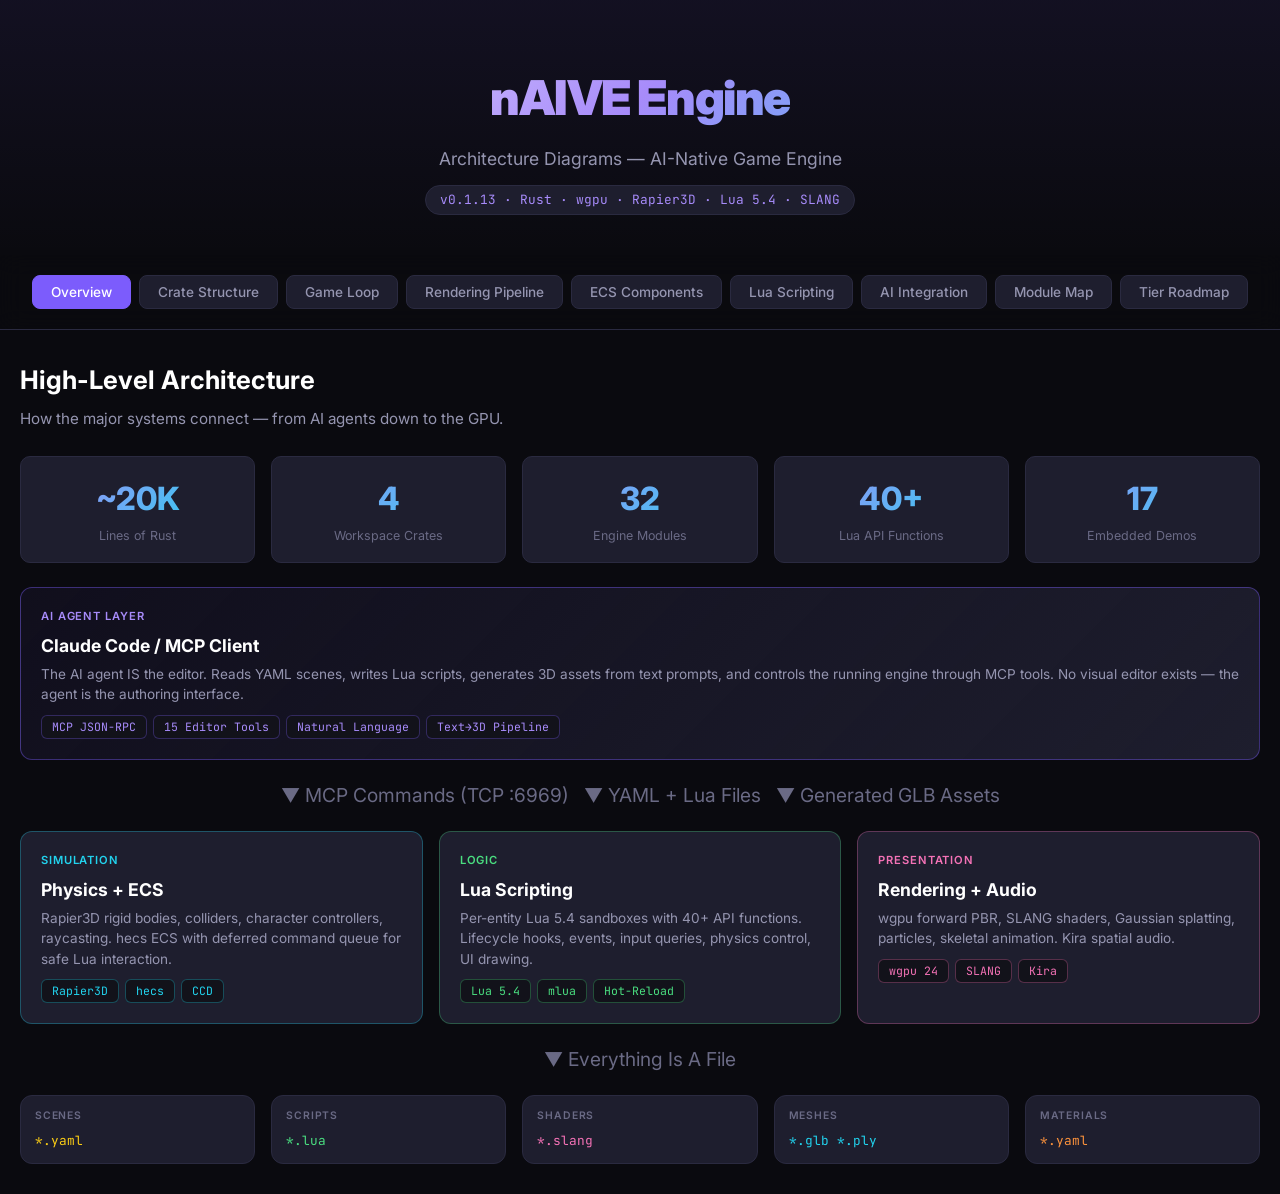
==== nAIVE_Architecture_Diagrams.html @ 61af5cdc "Add architecture docs, diagrams, and texture generation tool Documentation: ARCHITECTURE.md, nAIVE-D" ====
<!DOCTYPE html>
<html lang="en">
<head>
<meta charset="UTF-8">
<meta name="viewport" content="width=device-width, initial-scale=1.0">
<title>nAIVE Engine — Architecture Diagrams</title>
<style>
  @import url('https://fonts.googleapis.com/css2?family=Inter:wght@300;400;500;600;700;800;900&family=JetBrains+Mono:wght@400;500;600&display=swap');

  :root {
    --bg: #0a0a0f;
    --bg2: #12121a;
    --bg3: #1a1a28;
    --surface: #1e1e2e;
    --surface2: #252538;
    --border: #2a2a40;
    --border-glow: #3a3a5c;
    --text: #e4e4ef;
    --text2: #9595b0;
    --text3: #6a6a85;
    --accent: #7c5cfc;
    --accent2: #a78bfa;
    --green: #4ade80;
    --green2: #22c55e;
    --yellow: #facc15;
    --orange: #fb923c;
    --red: #f87171;
    --cyan: #22d3ee;
    --pink: #f472b6;
    --blue: #60a5fa;
  }

  * { margin: 0; padding: 0; box-sizing: border-box; }

  body {
    font-family: 'Inter', -apple-system, sans-serif;
    background: var(--bg);
    color: var(--text);
    line-height: 1.6;
    overflow-x: hidden;
  }

  .hero {
    text-align: center;
    padding: 60px 20px 40px;
    background: linear-gradient(180deg, rgba(124,92,252,0.08) 0%, transparent 100%);
  }

  .hero h1 {
    font-size: 3rem;
    font-weight: 900;
    letter-spacing: -0.03em;
    background: linear-gradient(135deg, #fff 0%, var(--accent2) 50%, var(--cyan) 100%);
    -webkit-background-clip: text;
    -webkit-text-fill-color: transparent;
    margin-bottom: 8px;
  }

  .hero .subtitle {
    font-size: 1.1rem;
    color: var(--text2);
    font-weight: 400;
  }

  .hero .version {
    display: inline-block;
    margin-top: 12px;
    padding: 4px 14px;
    background: var(--surface);
    border: 1px solid var(--border);
    border-radius: 20px;
    font-family: 'JetBrains Mono', monospace;
    font-size: 0.8rem;
    color: var(--accent2);
  }

  .nav {
    display: flex;
    justify-content: center;
    gap: 8px;
    padding: 20px;
    flex-wrap: wrap;
    position: sticky;
    top: 0;
    background: rgba(10,10,15,0.9);
    backdrop-filter: blur(12px);
    z-index: 100;
    border-bottom: 1px solid var(--border);
  }

  .nav button {
    padding: 8px 18px;
    background: var(--surface);
    border: 1px solid var(--border);
    border-radius: 8px;
    color: var(--text2);
    font-family: 'Inter', sans-serif;
    font-size: 0.85rem;
    font-weight: 500;
    cursor: pointer;
    transition: all 0.2s;
  }

  .nav button:hover { border-color: var(--accent); color: var(--text); }
  .nav button.active {
    background: var(--accent);
    border-color: var(--accent);
    color: #fff;
  }

  .diagram-container {
    max-width: 1400px;
    margin: 0 auto;
    padding: 30px 20px;
  }

  .diagram {
    display: none;
    animation: fadeIn 0.3s ease;
  }

  .diagram.active { display: block; }

  @keyframes fadeIn { from { opacity: 0; transform: translateY(10px); } to { opacity: 1; transform: none; } }

  .diagram-title {
    font-size: 1.6rem;
    font-weight: 700;
    margin-bottom: 6px;
    color: #fff;
  }

  .diagram-desc {
    color: var(--text2);
    margin-bottom: 24px;
    font-size: 0.95rem;
  }

  /* SVG Diagram Styles */
  svg.arch {
    width: 100%;
    height: auto;
    display: block;
  }

  /* Box Diagram System */
  .arch-grid {
    display: grid;
    gap: 16px;
  }

  .arch-box {
    background: var(--surface);
    border: 1px solid var(--border);
    border-radius: 12px;
    padding: 20px;
    position: relative;
    transition: all 0.2s;
  }

  .arch-box:hover {
    border-color: var(--accent);
    box-shadow: 0 0 20px rgba(124,92,252,0.1);
  }

  .arch-box .label {
    font-size: 0.7rem;
    font-weight: 600;
    text-transform: uppercase;
    letter-spacing: 0.08em;
    color: var(--text3);
    margin-bottom: 6px;
  }

  .arch-box .title {
    font-size: 1.1rem;
    font-weight: 700;
    color: #fff;
    margin-bottom: 4px;
  }

  .arch-box .desc {
    font-size: 0.85rem;
    color: var(--text2);
    line-height: 1.5;
  }

  .arch-box .tech {
    margin-top: 10px;
    display: flex;
    flex-wrap: wrap;
    gap: 6px;
  }

  .tag {
    padding: 2px 10px;
    background: var(--bg2);
    border: 1px solid var(--border);
    border-radius: 6px;
    font-family: 'JetBrains Mono', monospace;
    font-size: 0.72rem;
    color: var(--text2);
  }

  .tag.green { border-color: rgba(74,222,128,0.3); color: var(--green); }
  .tag.accent { border-color: rgba(124,92,252,0.3); color: var(--accent2); }
  .tag.cyan { border-color: rgba(34,211,238,0.3); color: var(--cyan); }
  .tag.yellow { border-color: rgba(250,204,21,0.3); color: var(--yellow); }
  .tag.orange { border-color: rgba(251,146,60,0.3); color: var(--orange); }
  .tag.pink { border-color: rgba(244,114,182,0.3); color: var(--pink); }
  .tag.blue { border-color: rgba(96,165,250,0.3); color: var(--blue); }
  .tag.red { border-color: rgba(248,113,113,0.3); color: var(--red); }

  .status-dot {
    display: inline-block;
    width: 8px;
    height: 8px;
    border-radius: 50%;
    margin-right: 6px;
    vertical-align: middle;
  }
  .status-dot.done { background: var(--green); box-shadow: 0 0 6px var(--green); }
  .status-dot.wip { background: var(--yellow); box-shadow: 0 0 6px var(--yellow); }
  .status-dot.planned { background: var(--text3); }

  .connector {
    text-align: center;
    color: var(--text3);
    font-size: 1.2rem;
    padding: 4px 0;
  }

  /* Flow Diagram */
  .flow {
    display: flex;
    flex-direction: column;
    gap: 2px;
    align-items: center;
  }

  .flow-row {
    display: flex;
    gap: 12px;
    align-items: center;
    flex-wrap: wrap;
    justify-content: center;
  }

  .flow-box {
    background: var(--surface);
    border: 1px solid var(--border);
    border-radius: 10px;
    padding: 12px 18px;
    text-align: center;
    min-width: 140px;
    transition: all 0.2s;
  }

  .flow-box:hover {
    border-color: var(--accent);
    transform: translateY(-2px);
  }

  .flow-box .name {
    font-weight: 600;
    font-size: 0.9rem;
    color: #fff;
  }

  .flow-box .detail {
    font-size: 0.75rem;
    color: var(--text3);
    margin-top: 2px;
    font-family: 'JetBrains Mono', monospace;
  }

  .flow-arrow {
    color: var(--accent);
    font-size: 1.4rem;
    flex-shrink: 0;
  }

  .flow-arrow-down {
    color: var(--accent);
    font-size: 1.4rem;
    text-align: center;
    padding: 4px 0;
  }

  /* Module Grid */
  .mod-grid {
    display: grid;
    grid-template-columns: repeat(auto-fill, minmax(260px, 1fr));
    gap: 12px;
  }

  .mod-card {
    background: var(--surface);
    border: 1px solid var(--border);
    border-radius: 10px;
    padding: 14px 16px;
    transition: all 0.2s;
  }

  .mod-card:hover {
    border-color: var(--accent);
    box-shadow: 0 0 15px rgba(124,92,252,0.08);
  }

  .mod-card .mod-name {
    font-family: 'JetBrains Mono', monospace;
    font-size: 0.85rem;
    font-weight: 600;
    color: var(--cyan);
  }

  .mod-card .mod-lines {
    font-size: 0.72rem;
    color: var(--text3);
    float: right;
    font-family: 'JetBrains Mono', monospace;
  }

  .mod-card .mod-desc {
    font-size: 0.82rem;
    color: var(--text2);
    margin-top: 4px;
    line-height: 1.4;
  }

  /* Section dividers */
  .section-label {
    font-size: 0.75rem;
    font-weight: 600;
    text-transform: uppercase;
    letter-spacing: 0.1em;
    color: var(--text3);
    margin: 30px 0 12px;
    padding-bottom: 8px;
    border-bottom: 1px solid var(--border);
  }

  /* Table */
  .data-table {
    width: 100%;
    border-collapse: collapse;
    margin: 16px 0;
  }

  .data-table th {
    text-align: left;
    padding: 10px 14px;
    background: var(--bg2);
    border: 1px solid var(--border);
    font-size: 0.78rem;
    font-weight: 600;
    text-transform: uppercase;
    letter-spacing: 0.06em;
    color: var(--text3);
  }

  .data-table td {
    padding: 10px 14px;
    border: 1px solid var(--border);
    font-size: 0.88rem;
    color: var(--text2);
    background: var(--surface);
  }

  .data-table td:first-child {
    font-family: 'JetBrains Mono', monospace;
    font-size: 0.82rem;
    color: var(--text);
  }

  /* Stats bar */
  .stat-row {
    display: flex;
    gap: 16px;
    margin-bottom: 24px;
    flex-wrap: wrap;
  }

  .stat-card {
    background: var(--surface);
    border: 1px solid var(--border);
    border-radius: 10px;
    padding: 16px 20px;
    flex: 1;
    min-width: 150px;
    text-align: center;
  }

  .stat-card .stat-val {
    font-size: 2rem;
    font-weight: 800;
    background: linear-gradient(135deg, var(--accent2), var(--cyan));
    -webkit-background-clip: text;
    -webkit-text-fill-color: transparent;
  }

  .stat-card .stat-label {
    font-size: 0.78rem;
    color: var(--text3);
    margin-top: 2px;
  }

  /* Pipe visualization */
  .pipe-section {
    position: relative;
    padding-left: 30px;
    margin: 12px 0;
  }

  .pipe-section::before {
    content: '';
    position: absolute;
    left: 10px;
    top: 0;
    bottom: 0;
    width: 2px;
    background: var(--border);
  }

  .pipe-node {
    position: relative;
    padding: 10px 16px;
    background: var(--surface);
    border: 1px solid var(--border);
    border-radius: 8px;
    margin-bottom: 8px;
  }

  .pipe-node::before {
    content: '';
    position: absolute;
    left: -24px;
    top: 50%;
    width: 12px;
    height: 12px;
    border-radius: 50%;
    transform: translateY(-50%);
    background: var(--accent);
    border: 2px solid var(--bg);
  }

  .pipe-node .pn-title {
    font-weight: 600;
    font-size: 0.9rem;
    color: #fff;
  }

  .pipe-node .pn-detail {
    font-size: 0.8rem;
    color: var(--text2);
    margin-top: 2px;
  }

  .pipe-node .pn-file {
    font-family: 'JetBrains Mono', monospace;
    font-size: 0.72rem;
    color: var(--text3);
    margin-top: 4px;
  }

  /* Legend */
  .legend {
    display: flex;
    gap: 20px;
    margin-bottom: 20px;
    flex-wrap: wrap;
  }

  .legend-item {
    display: flex;
    align-items: center;
    gap: 6px;
    font-size: 0.82rem;
    color: var(--text2);
  }

  /* ECS diagram */
  .ecs-group {
    margin-bottom: 20px;
  }

  .ecs-group-title {
    font-size: 0.9rem;
    font-weight: 700;
    color: #fff;
    margin-bottom: 8px;
    display: flex;
    align-items: center;
    gap: 8px;
  }

  .ecs-group-title .icon {
    width: 20px;
    height: 20px;
    border-radius: 6px;
    display: inline-flex;
    align-items: center;
    justify-content: center;
    font-size: 0.7rem;
  }

  .ecs-chips {
    display: flex;
    flex-wrap: wrap;
    gap: 6px;
  }

  .ecs-chip {
    padding: 5px 12px;
    background: var(--bg2);
    border: 1px solid var(--border);
    border-radius: 6px;
    font-family: 'JetBrains Mono', monospace;
    font-size: 0.78rem;
    color: var(--text);
    transition: all 0.15s;
  }

  .ecs-chip:hover {
    border-color: var(--accent);
    background: var(--surface2);
  }

  @media (max-width: 768px) {
    .hero h1 { font-size: 2rem; }
    .mod-grid { grid-template-columns: 1fr; }
    .stat-row { flex-direction: column; }
  }
</style>
</head>
<body>

<div class="hero">
  <h1>nAIVE Engine</h1>
  <div class="subtitle">Architecture Diagrams — AI-Native Game Engine</div>
  <div class="version">v0.1.13 · Rust · wgpu · Rapier3D · Lua 5.4 · SLANG</div>
</div>

<div class="nav" id="nav">
  <button class="active" onclick="show('overview')">Overview</button>
  <button onclick="show('crates')">Crate Structure</button>
  <button onclick="show('gameloop')">Game Loop</button>
  <button onclick="show('rendering')">Rendering Pipeline</button>
  <button onclick="show('ecs')">ECS Components</button>
  <button onclick="show('scripting')">Lua Scripting</button>
  <button onclick="show('ai')">AI Integration</button>
  <button onclick="show('modules')">Module Map</button>
  <button onclick="show('roadmap')">Tier Roadmap</button>
</div>

<div class="diagram-container">

<!-- ==================== OVERVIEW ==================== -->
<div class="diagram active" id="overview">
  <div class="diagram-title">High-Level Architecture</div>
  <div class="diagram-desc">How the major systems connect — from AI agents down to the GPU.</div>

  <div class="stat-row">
    <div class="stat-card"><div class="stat-val">~20K</div><div class="stat-label">Lines of Rust</div></div>
    <div class="stat-card"><div class="stat-val">4</div><div class="stat-label">Workspace Crates</div></div>
    <div class="stat-card"><div class="stat-val">32</div><div class="stat-label">Engine Modules</div></div>
    <div class="stat-card"><div class="stat-val">40+</div><div class="stat-label">Lua API Functions</div></div>
    <div class="stat-card"><div class="stat-val">17</div><div class="stat-label">Embedded Demos</div></div>
  </div>

  <div class="arch-grid" style="grid-template-columns: 1fr;">

    <!-- AI Layer -->
    <div class="arch-box" style="border-color: rgba(124,92,252,0.4); background: linear-gradient(135deg, rgba(124,92,252,0.06), var(--surface));">
      <div class="label" style="color: var(--accent2);">AI Agent Layer</div>
      <div class="title">Claude Code / MCP Client</div>
      <div class="desc">The AI agent IS the editor. Reads YAML scenes, writes Lua scripts, generates 3D assets from text prompts, and controls the running engine through MCP tools. No visual editor exists — the agent is the authoring interface.</div>
      <div class="tech">
        <span class="tag accent">MCP JSON-RPC</span>
        <span class="tag accent">15 Editor Tools</span>
        <span class="tag accent">Natural Language</span>
        <span class="tag accent">Text→3D Pipeline</span>
      </div>
    </div>

    <div class="connector">▼ MCP Commands (TCP :6969) &nbsp;&nbsp;▼ YAML + Lua Files &nbsp;&nbsp;▼ Generated GLB Assets</div>

    <!-- Engine Layer -->
    <div class="arch-grid" style="grid-template-columns: 1fr 1fr 1fr;">
      <div class="arch-box" style="border-color: rgba(34,211,238,0.3);">
        <div class="label" style="color: var(--cyan);">Simulation</div>
        <div class="title">Physics + ECS</div>
        <div class="desc">Rapier3D rigid bodies, colliders, character controllers, raycasting. hecs ECS with deferred command queue for safe Lua interaction.</div>
        <div class="tech">
          <span class="tag cyan">Rapier3D</span>
          <span class="tag cyan">hecs</span>
          <span class="tag cyan">CCD</span>
        </div>
      </div>

      <div class="arch-box" style="border-color: rgba(74,222,128,0.3);">
        <div class="label" style="color: var(--green);">Logic</div>
        <div class="title">Lua Scripting</div>
        <div class="desc">Per-entity Lua 5.4 sandboxes with 40+ API functions. Lifecycle hooks, events, input queries, physics control, UI drawing.</div>
        <div class="tech">
          <span class="tag green">Lua 5.4</span>
          <span class="tag green">mlua</span>
          <span class="tag green">Hot-Reload</span>
        </div>
      </div>

      <div class="arch-box" style="border-color: rgba(244,114,182,0.3);">
        <div class="label" style="color: var(--pink);">Presentation</div>
        <div class="title">Rendering + Audio</div>
        <div class="desc">wgpu forward PBR, SLANG shaders, Gaussian splatting, particles, skeletal animation. Kira spatial audio.</div>
        <div class="tech">
          <span class="tag pink">wgpu 24</span>
          <span class="tag pink">SLANG</span>
          <span class="tag pink">Kira</span>
        </div>
      </div>
    </div>

    <div class="connector">▼ Everything Is A File</div>

    <!-- Data Layer -->
    <div class="arch-grid" style="grid-template-columns: repeat(5, 1fr);">
      <div class="arch-box" style="padding: 12px 14px;">
        <div class="label" style="font-size:0.65rem;">Scenes</div>
        <div style="font-family:'JetBrains Mono',monospace;font-size:0.8rem;color:var(--yellow);">*.yaml</div>
      </div>
      <div class="arch-box" style="padding: 12px 14px;">
        <div class="label" style="font-size:0.65rem;">Scripts</div>
        <div style="font-family:'JetBrains Mono',monospace;font-size:0.8rem;color:var(--green);">*.lua</div>
      </div>
      <div class="arch-box" style="padding: 12px 14px;">
        <div class="label" style="font-size:0.65rem;">Shaders</div>
        <div style="font-family:'JetBrains Mono',monospace;font-size:0.8rem;color:var(--pink);">*.slang</div>
      </div>
      <div class="arch-box" style="padding: 12px 14px;">
        <div class="label" style="font-size:0.65rem;">Meshes</div>
        <div style="font-family:'JetBrains Mono',monospace;font-size:0.8rem;color:var(--cyan);">*.glb *.ply</div>
      </div>
      <div class="arch-box" style="padding: 12px 14px;">
        <div class="label" style="font-size:0.65rem;">Materials</div>
        <div style="font-family:'JetBrains Mono',monospace;font-size:0.8rem;color:var(--orange);">*.yaml</div>
      </div>
    </div>
  </div>
</div>

<!-- ==================== CRATE STRUCTURE ==================== -->
<div class="diagram" id="crates">
  <div class="diagram-title">Workspace Crate Structure</div>
  <div class="diagram-desc">Four crates with clear dependency hierarchy. Engine is MIT, server is BSL 1.1.</div>

  <div class="arch-grid" style="grid-template-columns: 1fr; max-width: 800px; margin: 0 auto;">

    <div class="arch-box" style="border-color: rgba(96,165,250,0.4); background: linear-gradient(135deg, rgba(96,165,250,0.06), var(--surface));">
      <div class="label" style="color:var(--blue);">Binary Crate · MIT</div>
      <div class="title">naive-runtime</div>
      <div class="desc">Thin CLI entry point. Produces <code>naive</code>, <code>naive-runtime</code>, and <code>naive_mcp</code> binaries. Commands: init, run, test, build, publish, edit, demo, submit-log.</div>
      <div class="tech">
        <span class="tag blue">384 lines</span>
        <span class="tag blue">main.rs</span>
        <span class="tag blue">naive_mcp.rs</span>
      </div>
    </div>

    <div class="connector">▼ depends on</div>

    <div class="arch-box" style="border-color: rgba(124,92,252,0.4); background: linear-gradient(135deg, rgba(124,92,252,0.06), var(--surface));">
      <div class="label" style="color:var(--accent2);">Library Crate · MIT · 32 Modules</div>
      <div class="title">naive-client</div>
      <div class="desc">The full engine. Renderer, physics, audio, scripting, input, UI, particles, skeletal animation, editor camera, MCP command server, demos, test runner, mesh/material/splat caches, file watching, hot-reload.</div>
      <div class="tech">
        <span class="tag accent">~18K lines</span>
        <span class="tag accent">engine.rs (3,359)</span>
        <span class="tag accent">pipeline.rs (3,085)</span>
        <span class="tag accent">shader.rs (1,606)</span>
        <span class="tag accent">scripting.rs (1,593)</span>
      </div>
    </div>

    <div class="connector">▼ re-exports</div>

    <div class="arch-box" style="border-color: rgba(74,222,128,0.4); background: linear-gradient(135deg, rgba(74,222,128,0.06), var(--surface));">
      <div class="label" style="color:var(--green);">Library Crate · MIT · 6 Modules</div>
      <div class="title">naive-core</div>
      <div class="desc">Shared types. Scene YAML schema (SceneDef, EntityDef, ComponentMap), ECS components, event bus with schema validation, transform math, tween system, skeletal animation data structures.</div>
      <div class="tech">
        <span class="tag green">~1,400 lines</span>
        <span class="tag green">scene.rs (573)</span>
        <span class="tag green">animation.rs (297)</span>
        <span class="tag green">events.rs (251)</span>
      </div>
    </div>

    <div style="margin-top: 20px;"></div>

    <div class="arch-box" style="border-color: rgba(248,113,113,0.3); opacity: 0.6;">
      <div class="label" style="color:var(--red);">Binary Crate · BSL 1.1 · Future</div>
      <div class="title">naive-server</div>
      <div class="desc">Multiplayer server: authoritative physics, WebRTC DataChannels, matchmaking, AI Director. Stub only — no implementation yet. BSL converts to MIT on Feb 14, 2029.</div>
      <div class="tech">
        <span class="tag red">Planned</span>
        <span class="tag red">WebRTC</span>
        <span class="tag red">Authoritative</span>
      </div>
    </div>
  </div>
</div>

<!-- ==================== GAME LOOP ==================== -->
<div class="diagram" id="gameloop">
  <div class="diagram-title">Engine Game Loop</div>
  <div class="diagram-desc">One frame of the main loop — from input capture through rendering. Runs inside the winit event loop.</div>

  <div class="pipe-section" style="max-width: 800px;">
    <div class="pipe-node">
      <div class="pn-title">1. Frame Timing</div>
      <div class="pn-detail">Calculate delta_time from last frame. Cap at reasonable maximum to prevent physics explosions.</div>
      <div class="pn-file">engine.rs → resumed()</div>
    </div>
    <div class="pipe-node" style="--pipe-color: var(--yellow);">
      <div class="pn-title">2. Hot-Reload Check</div>
      <div class="pn-detail">File watcher detects changes to scenes, scripts, shaders, materials. Triggers recompilation or reconciliation.</div>
      <div class="pn-file">watcher.rs → poll_events()</div>
    </div>
    <div class="pipe-node">
      <div class="pn-title">3. MCP Command Processing</div>
      <div class="pn-detail">Read pending commands from TCP socket (:6969). Execute spawn, destroy, modify, run_lua, save_scene, etc.</div>
      <div class="pn-file">command.rs → process_commands()</div>
    </div>
    <div class="pipe-node">
      <div class="pn-title">4. Input Capture</div>
      <div class="pn-detail">Process keyboard/mouse events from winit. Map physical keys to semantic actions via bindings.yaml. Handle synthetic injected input.</div>
      <div class="pn-file">input.rs → update()</div>
    </div>
    <div class="pipe-node">
      <div class="pn-title">5. Lua Script Updates</div>
      <div class="pn-detail">Call <code>update(dt)</code> on every entity with a script component. Scripts push commands to EntityCommandQueue (deferred).</div>
      <div class="pn-file">scripting.rs → update_all(dt)</div>
    </div>
    <div class="pipe-node">
      <div class="pn-title">6. Physics Step</div>
      <div class="pn-detail">Rapier3D simulation step. Detect collisions and triggers. Sync physics body positions back to ECS transforms.</div>
      <div class="pn-file">physics.rs → step(dt) + sync_to_ecs()</div>
    </div>
    <div class="pipe-node">
      <div class="pn-title">7. Collision &amp; Damage Events</div>
      <div class="pn-detail">Process new collision/trigger events. Apply collision damage. Fire on_collision, on_trigger_enter/exit, on_damage, on_death callbacks.</div>
      <div class="pn-file">engine.rs → handle_collisions()</div>
    </div>
    <div class="pipe-node">
      <div class="pn-title">8. Deferred Command Queue</div>
      <div class="pn-detail">Process EntityCommandQueue: execute spawns first, then destroys. This ordering prevents dangling references.</div>
      <div class="pn-file">world.rs → process_commands()</div>
    </div>
    <div class="pipe-node">
      <div class="pn-title">9. Tweens &amp; Animation</div>
      <div class="pn-detail">Advance tween interpolations. Tick skeletal animation controllers. Compute bone matrix palettes.</div>
      <div class="pn-file">tween.rs + anim_system.rs → tick()</div>
    </div>
    <div class="pipe-node">
      <div class="pn-title">10. Particle Simulation</div>
      <div class="pn-detail">Spawn new particles from emitters. Apply gravity, age, interpolate color/size. Cull expired particles.</div>
      <div class="pn-file">particles.rs → update(dt)</div>
    </div>
    <div class="pipe-node">
      <div class="pn-title">11. Camera Update</div>
      <div class="pn-detail">Update camera position/rotation based on mode (first-person, third-person, editor fly-cam). Apply camera shake.</div>
      <div class="pn-file">camera.rs + editor_camera.rs</div>
    </div>
    <div class="pipe-node">
      <div class="pn-title">12. Render Frame</div>
      <div class="pn-detail">Write per-entity draw uniforms. Execute forward render pass (PBR materials + depth). Render particles as billboards. Render Gaussian splats. Draw UI overlay.</div>
      <div class="pn-file">renderer.rs + pipeline.rs → render()</div>
    </div>
    <div class="pipe-node">
      <div class="pn-title">13. Audio Update</div>
      <div class="pn-detail">Update listener position. Process spatial attenuation for 3D sounds.</div>
      <div class="pn-file">audio.rs → update_listener()</div>
    </div>
    <div class="pipe-node" style="border-color: var(--accent);">
      <div class="pn-title">14. Present</div>
      <div class="pn-detail">Submit GPU command buffer. Present swapchain frame. Clear per-frame state (just_pressed, events).</div>
      <div class="pn-file">wgpu surface.present()</div>
    </div>
  </div>
</div>

<!-- ==================== RENDERING ==================== -->
<div class="diagram" id="rendering">
  <div class="diagram-title">Rendering Pipeline</div>
  <div class="diagram-desc">Current forward renderer and the planned deferred PBR pipeline defined in YAML DAG.</div>

  <div class="section-label">Current Implementation — Forward PBR</div>

  <div class="flow">
    <div class="flow-row">
      <div class="flow-box" style="border-color: rgba(74,222,128,0.4);">
        <div class="name">Scene Traversal</div>
        <div class="detail">hecs query: Transform + MeshRenderer</div>
      </div>
      <div class="flow-arrow">→</div>
      <div class="flow-box" style="border-color: rgba(74,222,128,0.4);">
        <div class="name">Draw Uniforms</div>
        <div class="detail">256B/entity · model + normal + material</div>
      </div>
      <div class="flow-arrow">→</div>
      <div class="flow-box" style="border-color: rgba(74,222,128,0.4);">
        <div class="name">Forward Pass</div>
        <div class="detail">PBR · depth test · back-face cull</div>
      </div>
      <div class="flow-arrow">→</div>
      <div class="flow-box" style="border-color: rgba(74,222,128,0.4);">
        <div class="name">Swapchain</div>
        <div class="detail">Present</div>
      </div>
    </div>
  </div>

  <div style="margin: 8px 0;"></div>

  <div class="flow">
    <div class="flow-row">
      <div class="flow-box" style="border-color: rgba(34,211,238,0.4);">
        <div class="name">Splat Pass</div>
        <div class="detail">Gaussian billboard quads</div>
      </div>
      <div class="flow-arrow">→</div>
      <div class="flow-box" style="border-color: rgba(244,114,182,0.4);">
        <div class="name">Particle Pass</div>
        <div class="detail">CPU → GPU billboards</div>
      </div>
      <div class="flow-arrow">→</div>
      <div class="flow-box" style="border-color: rgba(250,204,21,0.4);">
        <div class="name">UI Overlay</div>
        <div class="detail">Text + lines + flash</div>
      </div>
    </div>
  </div>

  <div class="section-label">Planned Deferred PBR Pipeline (YAML DAG)</div>

  <div class="flow">
    <div class="flow-row">
      <div class="flow-box" style="border-color: var(--border); opacity: 0.7;">
        <div class="name">Shadow Pass</div>
        <div class="detail">shadow.slang → shadow_map</div>
      </div>
      <div class="flow-arrow" style="opacity:0.5;">→</div>
      <div class="flow-box" style="border-color: var(--border); opacity: 0.7;">
        <div class="name">G-Buffer Pass</div>
        <div class="detail">geometry.slang → albedo, normal, depth, MR</div>
      </div>
      <div class="flow-arrow" style="opacity:0.5;">→</div>
      <div class="flow-box" style="border-color: var(--border); opacity: 0.7;">
        <div class="name">Splat Pass</div>
        <div class="detail">splat_render.slang → composite into G-buffer</div>
      </div>
    </div>
    <div class="flow-arrow-down" style="opacity:0.5;">▼</div>
    <div class="flow-row">
      <div class="flow-box" style="border-color: var(--border); opacity: 0.7;">
        <div class="name">Lighting Pass</div>
        <div class="detail">deferred_light.slang → hdr_color</div>
      </div>
      <div class="flow-arrow" style="opacity:0.5;">→</div>
      <div class="flow-box" style="border-color: var(--border); opacity: 0.7;">
        <div class="name">Bloom</div>
        <div class="detail">bloom.slang → bloomed</div>
      </div>
      <div class="flow-arrow" style="opacity:0.5;">→</div>
      <div class="flow-box" style="border-color: var(--border); opacity: 0.7;">
        <div class="name">Tonemap</div>
        <div class="detail">ACES → LDR</div>
      </div>
      <div class="flow-arrow" style="opacity:0.5;">→</div>
      <div class="flow-box" style="border-color: var(--border); opacity: 0.7;">
        <div class="name">FXAA</div>
        <div class="detail">Anti-aliasing → final</div>
      </div>
    </div>
  </div>

  <div class="legend" style="margin-top: 16px;">
    <div class="legend-item"><span class="status-dot done"></span> Implemented</div>
    <div class="legend-item"><span class="status-dot" style="background:var(--border);"></span> Planned (YAML DAG defined, passes not wired)</div>
  </div>

  <div class="section-label">Shader Compilation</div>
  <div class="flow">
    <div class="flow-row">
      <div class="flow-box">
        <div class="name">SLANG Source</div>
        <div class="detail">.slang files</div>
      </div>
      <div class="flow-arrow">→</div>
      <div class="flow-box">
        <div class="name">SLANG Compiler</div>
        <div class="detail">shader-slang SDK</div>
      </div>
      <div class="flow-arrow">→</div>
      <div class="flow-box">
        <div class="name">WGSL Output</div>
        <div class="detail">Cross-platform</div>
      </div>
      <div class="flow-arrow">→</div>
      <div class="flow-box">
        <div class="name">wgpu Pipeline</div>
        <div class="detail">Metal / Vulkan / DX12</div>
      </div>
    </div>
  </div>
</div>

<!-- ==================== ECS COMPONENTS ==================== -->
<div class="diagram" id="ecs">
  <div class="diagram-title">ECS Component Architecture</div>
  <div class="diagram-desc">All component types registered in hecs. Entities are bags of components — no inheritance, pure composition.</div>

  <div class="ecs-group">
    <div class="ecs-group-title"><span class="icon" style="background: rgba(124,92,252,0.2); color: var(--accent2);">◆</span> Identity</div>
    <div class="ecs-chips">
      <div class="ecs-chip">EntityId (String)</div>
      <div class="ecs-chip">Tags (Vec&lt;String&gt;)</div>
    </div>
  </div>

  <div class="ecs-group">
    <div class="ecs-group-title"><span class="icon" style="background: rgba(34,211,238,0.2); color: var(--cyan);">◆</span> Spatial</div>
    <div class="ecs-chips">
      <div class="ecs-chip">Transform { pos, rot, scale, world_matrix, dirty }</div>
    </div>
  </div>

  <div class="ecs-group">
    <div class="ecs-group-title"><span class="icon" style="background: rgba(244,114,182,0.2); color: var(--pink);">◆</span> Rendering</div>
    <div class="ecs-chips">
      <div class="ecs-chip">MeshRenderer { mesh_handle, material_handle }</div>
      <div class="ecs-chip">GaussianSplat { splat_handle }</div>
      <div class="ecs-chip">MaterialOverride { base_color?, emission?, roughness?, metallic? }</div>
      <div class="ecs-chip">Hidden</div>
    </div>
  </div>

  <div class="ecs-group">
    <div class="ecs-group-title"><span class="icon" style="background: rgba(250,204,21,0.2); color: var(--yellow);">◆</span> Lighting</div>
    <div class="ecs-chips">
      <div class="ecs-chip">PointLight { color, intensity, range }</div>
      <div class="ecs-chip">DirectionalLight { direction, color, intensity, shadow_extent }</div>
      <div class="ecs-chip">Camera { fov, near, far, role, aspect }</div>
      <div class="ecs-chip">CameraMode { FirstPerson | ThirdPerson { dist, height, pitch_limits } }</div>
    </div>
  </div>

  <div class="ecs-group">
    <div class="ecs-group-title"><span class="icon" style="background: rgba(96,165,250,0.2); color: var(--blue);">◆</span> Physics</div>
    <div class="ecs-chips">
      <div class="ecs-chip">RigidBody { handle, body_type: Dynamic|Static|Kinematic }</div>
      <div class="ecs-chip">Collider { handle, shape, is_trigger }</div>
      <div class="ecs-chip">CharacterController { speed, sprint, jump, grounded, step, slope }</div>
      <div class="ecs-chip">Player { yaw, pitch, height, radius }</div>
    </div>
  </div>

  <div class="ecs-group">
    <div class="ecs-group-title"><span class="icon" style="background: rgba(248,113,113,0.2); color: var(--red);">◆</span> Gameplay</div>
    <div class="ecs-chips">
      <div class="ecs-chip">Health { current, max, dead }</div>
      <div class="ecs-chip">CollisionDamage { damage, destroy_on_hit }</div>
      <div class="ecs-chip">Projectile { damage, lifetime, age, owner_id }</div>
    </div>
  </div>

  <div class="ecs-group">
    <div class="ecs-group-title"><span class="icon" style="background: rgba(74,222,128,0.2); color: var(--green);">◆</span> Animation &amp; VFX</div>
    <div class="ecs-chips">
      <div class="ecs-chip">SkinnedMesh { skeleton_handle }</div>
      <div class="ecs-chip">Animator { skeleton_handle, controller }</div>
      <div class="ecs-chip">ParticleEmitter { config, enabled }</div>
    </div>
  </div>

  <div class="ecs-group">
    <div class="ecs-group-title"><span class="icon" style="background: rgba(251,146,60,0.2); color: var(--orange);">◆</span> Scripting &amp; Pooling</div>
    <div class="ecs-chips">
      <div class="ecs-chip">Script { source: PathBuf, initialized }</div>
      <div class="ecs-chip">Pooled { pool_name, active }</div>
    </div>
  </div>

  <div class="section-label">Collider Shapes</div>
  <div class="ecs-chips">
    <div class="ecs-chip">Box { half_extents }</div>
    <div class="ecs-chip">Sphere { radius }</div>
    <div class="ecs-chip">Capsule { radius, half_height }</div>
    <div class="ecs-chip">Trimesh</div>
  </div>
</div>

<!-- ==================== SCRIPTING ==================== -->
<div class="diagram" id="scripting">
  <div class="diagram-title">Lua Scripting Architecture</div>
  <div class="diagram-desc">Per-entity sandboxed Lua 5.4 with 40+ API functions across 9 namespaces.</div>

  <div class="arch-grid" style="grid-template-columns: 1fr 1fr;">

    <div class="arch-box">
      <div class="label">Lifecycle Hooks</div>
      <div class="title">Script Callbacks</div>
      <div class="tech" style="flex-direction: column; gap: 4px;">
        <span class="tag green" style="width:fit-content;">init() — entity spawned</span>
        <span class="tag green" style="width:fit-content;">update(dt) — every frame</span>
        <span class="tag green" style="width:fit-content;">fixed_update(dt) — physics substep</span>
        <span class="tag yellow" style="width:fit-content;">on_collision(other_id)</span>
        <span class="tag yellow" style="width:fit-content;">on_trigger_enter(other_id)</span>
        <span class="tag yellow" style="width:fit-content;">on_trigger_exit(other_id)</span>
        <span class="tag red" style="width:fit-content;">on_damage(amount, source_id)</span>
        <span class="tag red" style="width:fit-content;">on_death()</span>
        <span class="tag" style="width:fit-content;">on_destroy()</span>
      </div>
    </div>

    <div class="arch-box">
      <div class="label">Safety Model</div>
      <div class="title">Sandboxing &amp; Deferred Commands</div>
      <div class="desc" style="margin-bottom: 10px;">Each entity gets its own Lua environment with <code>self</code> table for persistent state. Dangerous stdlib disabled (os, io, loadfile, dofile). All world mutations go through EntityCommandQueue — processed end-of-frame.</div>
      <div class="tech">
        <span class="tag accent">Per-Entity Sandbox</span>
        <span class="tag accent">Deferred Commands</span>
        <span class="tag accent">Hot-Reload</span>
      </div>
    </div>
  </div>

  <div class="section-label">API Namespaces (40+ Functions)</div>

  <table class="data-table">
    <tr><th>Namespace</th><th>Functions</th><th>Purpose</th></tr>
    <tr>
      <td>input</td>
      <td>pressed, just_pressed, axis_2d, mouse_delta, scroll_delta</td>
      <td>Read keyboard/mouse state</td>
    </tr>
    <tr>
      <td>entity</td>
      <td>position, set_position, rotation, set_rotation, scale, set_scale, health, damage, heal, is_alive, has_tag, add_tag, remove_tag, set_base_color, set_emission, set_roughness, set_metallic, set_light, destroy, exists, spawn_projectile, pool_acquire, pool_release</td>
      <td>Entity transform, health, materials, tags, lifecycle</td>
    </tr>
    <tr>
      <td>physics</td>
      <td>hitscan, raycast, raycast_detailed, apply_impulse, apply_force, set_velocity, get_velocity, set_restitution, set_friction</td>
      <td>Raycasting, forces, materials</td>
    </tr>
    <tr>
      <td>camera</td>
      <td>shake, get_position, get_look_direction, set_mode</td>
      <td>Camera control &amp; effects</td>
    </tr>
    <tr>
      <td>scene</td>
      <td>find_by_tag, find_by_tags, load, spawn_projectile, spawn_dynamic</td>
      <td>Entity queries, scene transitions</td>
    </tr>
    <tr>
      <td>events</td>
      <td>emit, on, off</td>
      <td>Custom event bus</td>
    </tr>
    <tr>
      <td>audio</td>
      <td>play_sfx, play_music, stop_sound, stop_music</td>
      <td>Sound playback</td>
    </tr>
    <tr>
      <td>ui</td>
      <td>text, rect, flash, progress_bar, screen_width, screen_height, draw_line</td>
      <td>Immediate-mode UI overlay</td>
    </tr>
    <tr>
      <td>particles</td>
      <td>emit_burst</td>
      <td>One-shot particle effects</td>
    </tr>
    <tr>
      <td>math</td>
      <td>lerp, clamp</td>
      <td>Utility math</td>
    </tr>
  </table>
</div>

<!-- ==================== AI INTEGRATION ==================== -->
<div class="diagram" id="ai">
  <div class="diagram-title">AI Integration Architecture</div>
  <div class="diagram-desc">Three layers: AI agent control via MCP, AI asset generation, and the "AI is the editor" workflow.</div>

  <div class="section-label">Layer 1 — AI Scene Control (MCP Command Socket)</div>

  <div class="flow">
    <div class="flow-row">
      <div class="flow-box" style="border-color: rgba(124,92,252,0.5);">
        <div class="name">Claude Code</div>
        <div class="detail">MCP Client</div>
      </div>
      <div class="flow-arrow">→</div>
      <div class="flow-box">
        <div class="name">naive_mcp</div>
        <div class="detail">JSON-RPC Bridge</div>
      </div>
      <div class="flow-arrow">→</div>
      <div class="flow-box">
        <div class="name">TCP :6969</div>
        <div class="detail">Command Socket</div>
      </div>
      <div class="flow-arrow">→</div>
      <div class="flow-box" style="border-color: rgba(74,222,128,0.5);">
        <div class="name">Running Engine</div>
        <div class="detail">Real-time execution</div>
      </div>
    </div>
  </div>

  <table class="data-table" style="max-width: 700px;">
    <tr><th>MCP Tool</th><th>Action</th></tr>
    <tr><td>naive_spawn_entity</td><td>Create entity with mesh, light, physics, script</td></tr>
    <tr><td>naive_destroy_entity</td><td>Remove entity by ID</td></tr>
    <tr><td>naive_modify_entity</td><td>Change transform, light, material properties</td></tr>
    <tr><td>naive_list_entities</td><td>List all entities with IDs and tags</td></tr>
    <tr><td>naive_query_entity</td><td>Get detailed component data</td></tr>
    <tr><td>naive_run_lua</td><td>Execute arbitrary Lua code</td></tr>
    <tr><td>naive_save_scene</td><td>Serialize current state to YAML</td></tr>
    <tr><td>naive_get_scene_yaml</td><td>Read current scene as YAML string</td></tr>
    <tr><td>naive_set_camera</td><td>Move/orient the editor camera</td></tr>
    <tr><td>naive_editor_status</td><td>Get editor mode info</td></tr>
    <tr><td>naive_inject_input</td><td>Synthetic key/mouse input for testing</td></tr>
  </table>

  <div class="section-label">Layer 2 — AI Asset Generation Pipeline</div>

  <div class="flow">
    <div class="flow-row">
      <div class="flow-box" style="border-color: rgba(250,204,21,0.5);">
        <div class="name">Text Prompt</div>
        <div class="detail">"red sports car"</div>
      </div>
      <div class="flow-arrow">→</div>
      <div class="flow-box">
        <div class="name">FLUX.1 LoRA</div>
        <div class="detail">2D Image Generation</div>
      </div>
      <div class="flow-arrow">→</div>
      <div class="flow-box">
        <div class="name">Hunyuan3D / Meshy</div>
        <div class="detail">Image → 3D GLB Mesh</div>
      </div>
      <div class="flow-arrow">→</div>
      <div class="flow-box" style="border-color: rgba(74,222,128,0.5);">
        <div class="name">Engine</div>
        <div class="detail">Spawn in scene</div>
      </div>
    </div>
  </div>

  <div class="arch-grid" style="grid-template-columns: 1fr 1fr 1fr; margin-top: 12px;">
    <div class="arch-box" style="padding: 14px;">
      <div class="label">Primary Backend</div>
      <div class="title" style="font-size: 0.95rem;">Self-Hosted GPU</div>
      <div class="desc">H100/A100 via gateway API. Fastest, most control.</div>
      <div class="tech"><span class="tag green">GATEWAY_URL</span></div>
    </div>
    <div class="arch-box" style="padding: 14px;">
      <div class="label">Fallback</div>
      <div class="title" style="font-size: 0.95rem;">HuggingFace Spaces</div>
      <div class="desc">Gradio RPC. Free tier, slower.</div>
      <div class="tech"><span class="tag yellow">HF_TOKEN</span></div>
    </div>
    <div class="arch-box" style="padding: 14px;">
      <div class="label">Alternative</div>
      <div class="title" style="font-size: 0.95rem;">Meshy AI</div>
      <div class="desc">Commercial API. Consistent quality.</div>
      <div class="tech"><span class="tag orange">MESHY_API_KEY</span></div>
    </div>
  </div>

  <div class="section-label">Layer 3 — GDD-to-Game Workflow</div>

  <div class="flow">
    <div class="flow-row">
      <div class="flow-box"><div class="name">1. Read GDD</div><div class="detail">Game Design Doc</div></div>
      <div class="flow-arrow">→</div>
      <div class="flow-box"><div class="name">2. Generate Assets</div><div class="detail">Text → 3D</div></div>
      <div class="flow-arrow">→</div>
      <div class="flow-box"><div class="name">3. Build Scene</div><div class="detail">YAML entities</div></div>
      <div class="flow-arrow">→</div>
      <div class="flow-box"><div class="name">4. Write Logic</div><div class="detail">Lua scripts</div></div>
      <div class="flow-arrow">→</div>
      <div class="flow-box"><div class="name">5. Test Live</div><div class="detail">naive edit</div></div>
      <div class="flow-arrow">→</div>
      <div class="flow-box"><div class="name">6. Ship</div><div class="detail">naive build</div></div>
    </div>
  </div>
</div>

<!-- ==================== MODULE MAP ==================== -->
<div class="diagram" id="modules">
  <div class="diagram-title">Module Map</div>
  <div class="diagram-desc">Every source file in the workspace, grouped by system.</div>

  <div class="section-label">naive-client — Core Systems</div>
  <div class="mod-grid">
    <div class="mod-card"><span class="mod-lines">3,359</span><div class="mod-name">engine.rs</div><div class="mod-desc">Main game loop, ApplicationHandler, phase-based init, frame orchestration</div></div>
    <div class="mod-card"><span class="mod-lines">3,085</span><div class="mod-name">pipeline.rs</div><div class="mod-desc">YAML render pipeline DAG, topological sort, pass compilation, resource binding</div></div>
    <div class="mod-card"><span class="mod-lines">1,606</span><div class="mod-name">shader.rs</div><div class="mod-desc">SLANG SDK integration, SLANG→WGSL compilation, fallback WGSL triangle</div></div>
    <div class="mod-card"><span class="mod-lines">1,593</span><div class="mod-name">scripting.rs</div><div class="mod-desc">Lua 5.4 runtime, 40+ API functions, per-entity sandbox, hot-reload</div></div>
    <div class="mod-card"><span class="mod-lines">1,095</span><div class="mod-name">world.rs</div><div class="mod-desc">ECS world, entity registry, deferred command queue, pool manager</div></div>
    <div class="mod-card"><span class="mod-lines">607</span><div class="mod-name">physics.rs</div><div class="mod-desc">Rapier3D wrapper, bodies, colliders, character controller, raycasting</div></div>
  </div>

  <div class="section-label">naive-client — Rendering</div>
  <div class="mod-grid">
    <div class="mod-card"><span class="mod-lines">883</span><div class="mod-name">mesh.rs</div><div class="mod-desc">GLTF/GLB/PLY loading, mesh cache, skeletal data extraction, textures</div></div>
    <div class="mod-card"><span class="mod-lines">580</span><div class="mod-name">renderer.rs</div><div class="mod-desc">wgpu forward pipeline, draw uniform pool, depth texture, frame rendering</div></div>
    <div class="mod-card"><span class="mod-lines">446</span><div class="mod-name">splat.rs</div><div class="mod-desc">Gaussian splatting, PLY loader, SH coefficients, covariance, billboards</div></div>
    <div class="mod-card"><span class="mod-lines">248</span><div class="mod-name">particles.rs</div><div class="mod-desc">CPU particle simulation, emitters, gravity, color/size interpolation</div></div>
    <div class="mod-card"><span class="mod-lines">199</span><div class="mod-name">material.rs</div><div class="mod-desc">PBR material cache, YAML material loading, MaterialUniform</div></div>
    <div class="mod-card"><span class="mod-lines">370</span><div class="mod-name">font.rs</div><div class="mod-desc">Bitmap font atlas, glyph metrics, text quad generation</div></div>
    <div class="mod-card"><span class="mod-lines">131</span><div class="mod-name">camera.rs</div><div class="mod-desc">Camera uniform buffer, view/projection matrices, bind group</div></div>
  </div>

  <div class="section-label">naive-client — Game Systems</div>
  <div class="mod-grid">
    <div class="mod-card"><span class="mod-lines">506</span><div class="mod-name">input.rs</div><div class="mod-desc">Input bindings, key state, mouse tracking, synthetic injection</div></div>
    <div class="mod-card"><span class="mod-lines">472</span><div class="mod-name">ui.rs</div><div class="mod-desc">UI overlay renderer, text, lines, circles, alpha blending</div></div>
    <div class="mod-card"><span class="mod-lines">206</span><div class="mod-name">audio.rs</div><div class="mod-desc">Kira audio system, SFX, music, spatial attenuation</div></div>
    <div class="mod-card"><span class="mod-lines">185</span><div class="mod-name">anim_system.rs</div><div class="mod-desc">Skeletal animation runtime, bone palette, clip playback</div></div>
    <div class="mod-card"><span class="mod-lines">144</span><div class="mod-name">editor_camera.rs</div><div class="mod-desc">Free-fly camera for naive edit mode</div></div>
    <div class="mod-card"><span class="mod-lines">152</span><div class="mod-name">audio_gen.rs</div><div class="mod-desc">Procedural default sound generation</div></div>
  </div>

  <div class="section-label">naive-client — Infrastructure</div>
  <div class="mod-grid">
    <div class="mod-card"><span class="mod-lines">1,111</span><div class="mod-name">init.rs</div><div class="mod-desc">Project scaffolding, template generation for naive init</div></div>
    <div class="mod-card"><span class="mod-lines">814</span><div class="mod-name">test_runner.rs</div><div class="mod-desc">Headless test execution, Lua test discovery, result aggregation</div></div>
    <div class="mod-card"><span class="mod-lines">672</span><div class="mod-name">beautify.rs</div><div class="mod-desc">Scene beautification pipeline (mesh → splat conversion)</div></div>
    <div class="mod-card"><span class="mod-lines">594</span><div class="mod-name">command.rs</div><div class="mod-desc">MCP JSON-RPC command server, TCP :6969, editor tools</div></div>
    <div class="mod-card"><span class="mod-lines">553</span><div class="mod-name">demos.rs</div><div class="mod-desc">17 embedded demos with binary asset inclusion</div></div>
    <div class="mod-card"><span class="mod-lines">197</span><div class="mod-name">reflect.rs</div><div class="mod-desc">Reflection utilities for component inspection</div></div>
    <div class="mod-card"><span class="mod-lines">150</span><div class="mod-name">project_config.rs</div><div class="mod-desc">naive.yaml project metadata parsing</div></div>
    <div class="mod-card"><span class="mod-lines">104</span><div class="mod-name">cli.rs</div><div class="mod-desc">CLI argument parsing (clap)</div></div>
    <div class="mod-card"><span class="mod-lines">93</span><div class="mod-name">dev_log.rs</div><div class="mod-desc">GitHub Issue submission for dev logs</div></div>
    <div class="mod-card"><span class="mod-lines">91</span><div class="mod-name">watcher.rs</div><div class="mod-desc">File system watcher for hot-reload</div></div>
    <div class="mod-card"><span class="mod-lines">164</span><div class="mod-name">build.rs</div><div class="mod-desc">Build system, bundling</div></div>
  </div>

  <div class="section-label">naive-core</div>
  <div class="mod-grid">
    <div class="mod-card"><span class="mod-lines">573</span><div class="mod-name">scene.rs</div><div class="mod-desc">YAML scene schema, EntityDef, ComponentMap, deserialization</div></div>
    <div class="mod-card"><span class="mod-lines">297</span><div class="mod-name">animation.rs</div><div class="mod-desc">Skeletal animation data: joints, clips, keyframes, interpolation</div></div>
    <div class="mod-card"><span class="mod-lines">251</span><div class="mod-name">events.rs</div><div class="mod-desc">Event bus, ring buffer, schema validation, Lua/Rust listeners</div></div>
    <div class="mod-card"><span class="mod-lines">246</span><div class="mod-name">components.rs</div><div class="mod-desc">All ECS component struct definitions</div></div>
    <div class="mod-card"><span class="mod-lines">237</span><div class="mod-name">tween.rs</div><div class="mod-desc">Tween system, easing functions, value interpolation</div></div>
    <div class="mod-card"><span class="mod-lines">58</span><div class="mod-name">transform.rs</div><div class="mod-desc">Transform math utilities</div></div>
  </div>
</div>

<!-- ==================== ROADMAP ==================== -->
<div class="diagram" id="roadmap">
  <div class="diagram-title">Tier Roadmap</div>
  <div class="diagram-desc">Development tiers, each validated by proof games. Proof game: HAVOC (3D Vampire Survivors with vehicle combat).</div>

  <div class="legend">
    <div class="legend-item"><span class="status-dot done"></span> Complete</div>
    <div class="legend-item"><span class="status-dot wip"></span> In Progress</div>
    <div class="legend-item"><span class="status-dot planned"></span> Planned</div>
  </div>

  <div class="arch-grid" style="grid-template-columns: 1fr;">

    <div class="arch-box" style="border-left: 4px solid var(--green);">
      <div class="label"><span class="status-dot done"></span>Tier 1 — Gameplay Primitives · v0.1.2</div>
      <div class="title">Health, Hitscan, Projectiles, Collision Damage, Third-Person Camera</div>
      <div class="desc">Core combat loop. Validated by HAVOC prototype (built in single session). Health/damage system, hitscan raycast with entity hit detection, physics-driven projectiles with auto-damage, collision damage component, third-person orbit camera with wall avoidance.</div>
      <div class="tech">
        <span class="tag green">DONE</span>
        <span class="tag">Combat Demo</span>
        <span class="tag">Third-Person Demo</span>
      </div>
    </div>

    <div class="arch-box" style="border-left: 4px solid var(--green);">
      <div class="label"><span class="status-dot done"></span>Tier 2 — Production Foundations · v0.1.4</div>
      <div class="title">Dynamic GPU Buffer, Entity Pooling, Particles, Tag Queries, Events</div>
      <div class="desc">Removed HAVOC hard walls. Dynamic instance buffer (no 256-entity ceiling), entity pooling for projectile recycling, CPU particle system, runtime entity queries by tag, event subscription from Lua.</div>
      <div class="tech">
        <span class="tag green">DONE</span>
        <span class="tag">Stress Test (300+)</span>
        <span class="tag">Lifecycle Demo</span>
        <span class="tag">Particle Demo</span>
      </div>
    </div>

    <div class="arch-box" style="border-left: 4px solid var(--green);">
      <div class="label"><span class="status-dot done"></span>Tier 2.5 — Physics &amp; Scene API · v0.1.7</div>
      <div class="title">Impulse/Force, Velocity, CCD, Collider Materials, Camera Shake, Scene Loading</div>
      <div class="desc">Full physics API for Lua scripts. Apply forces/impulses, get/set velocity, continuous collision detection for fast projectiles, friction/restitution materials, camera shake effects, runtime scene transitions.</div>
      <div class="tech">
        <span class="tag green">DONE</span>
        <span class="tag">Impulse Demo</span>
        <span class="tag">CCD Demo</span>
        <span class="tag">Materials Demo</span>
      </div>
    </div>

    <div class="arch-box" style="border-left: 4px solid var(--green);">
      <div class="label"><span class="status-dot done"></span>Tier 2.75 — Editor &amp; AI Assets · v0.1.11</div>
      <div class="title">Editor Mode, MCP Tools, AI Asset Pipeline, Skeletal Animation Data, Beautify</div>
      <div class="desc">The "AI is the editor" milestone. Free-fly editor camera, 15 MCP tools for scene control, text-to-3D asset pipeline (FLUX→Hunyuan/Meshy→GLB), skeletal animation data structures and bone palette computation, scene beautification pipeline (mesh→splat). 17 embedded demos.</div>
      <div class="tech">
        <span class="tag green">DONE</span>
        <span class="tag">naive edit</span>
        <span class="tag">Meshy Demo</span>
        <span class="tag">Submarine Demo</span>
      </div>
    </div>

    <div class="arch-box" style="border-left: 4px solid var(--yellow);">
      <div class="label"><span class="status-dot wip"></span>Tier 3 — GPU Scale · Next</div>
      <div class="title">50,000+ GPU Compute Entities, Neighbor-Grid Collisions, Flow Field Pathfinding</div>
      <div class="desc">nAIVE's answer to Unreal's Niagara — but for gameplay entities, not just particles. GPU compute shaders simulate hordes/swarms with collision detection and pathfinding. CPU ECS for players/bosses, GPU for masses. Deferred rendering pipeline with shadows, bloom, tonemapping.</div>
      <div class="tech">
        <span class="tag yellow">IN PROGRESS</span>
        <span class="tag">HAVOC Hordes</span>
        <span class="tag">Shadow Mapping</span>
        <span class="tag">Deferred PBR</span>
      </div>
    </div>

    <div class="arch-box" style="border-left: 4px solid var(--text3);">
      <div class="label"><span class="status-dot planned"></span>Tier 4 — Animation &amp; Polish</div>
      <div class="title">Skeletal Animation Rendering, VAT, UI Widgets, State Machines</div>
      <div class="desc">Skinned mesh rendering on GPU, animation state machines with blend trees, Vertex Animation Textures for GPU-instanced hordes, proper UI widget system (menus, inventory). Data structures exist — rendering needs wiring.</div>
      <div class="tech">
        <span class="tag">Planned</span>
        <span class="tag">Skeleton ✓ (data)</span>
        <span class="tag">Rendering ✗</span>
      </div>
    </div>

    <div class="arch-box" style="border-left: 4px solid var(--text3);">
      <div class="label"><span class="status-dot planned"></span>Tier 5 — Game Systems</div>
      <div class="title">Vehicles, Mounted Weapons, Inventory, Loadout, Multiplayer</div>
      <div class="desc">Complete game systems for HAVOC: drivable vehicles with collision damage, weapon mounting, inventory/ammo management, loadout system. Server-authoritative multiplayer with client prediction and entity interpolation.</div>
      <div class="tech">
        <span class="tag">Planned</span>
        <span class="tag">HAVOC Final</span>
        <span class="tag">naive-server</span>
      </div>
    </div>
  </div>

  <div class="section-label" style="margin-top: 30px;">What HAVOC Validates Per Tier</div>
  <div class="arch-box" style="border-color: rgba(248,113,113,0.3); background: linear-gradient(135deg, rgba(248,113,113,0.04), var(--surface));">
    <div class="title" style="color: var(--red);">HAVOC — 3D Vampire Survivors + Vehicle Combat</div>
    <div class="desc" style="margin-top: 8px;">
      <strong>Tier 1:</strong> Shooting and killing enemies, health/damage loop<br>
      <strong>Tier 2:</strong> Hundreds of enemies on screen, particle VFX, entity pooling<br>
      <strong>Tier 3:</strong> 50,000 GPU-simulated goblins swarming the player<br>
      <strong>Tier 4:</strong> Animated horde with VAT, polished UI, state machines<br>
      <strong>Tier 5:</strong> Drive a truck through the horde, mounted weapons, co-op multiplayer
    </div>
    <div class="tech" style="margin-top: 10px;">
      <span class="tag red">Proof Game</span>
      <span class="tag">If HAVOC works, anything works</span>
    </div>
  </div>
</div>

</div>

<script>
function show(id) {
  document.querySelectorAll('.diagram').forEach(d => d.classList.remove('active'));
  document.querySelectorAll('.nav button').forEach(b => b.classList.remove('active'));
  document.getElementById(id).classList.add('active');
  event.target.classList.add('active');
}
</script>

</body>
</html>
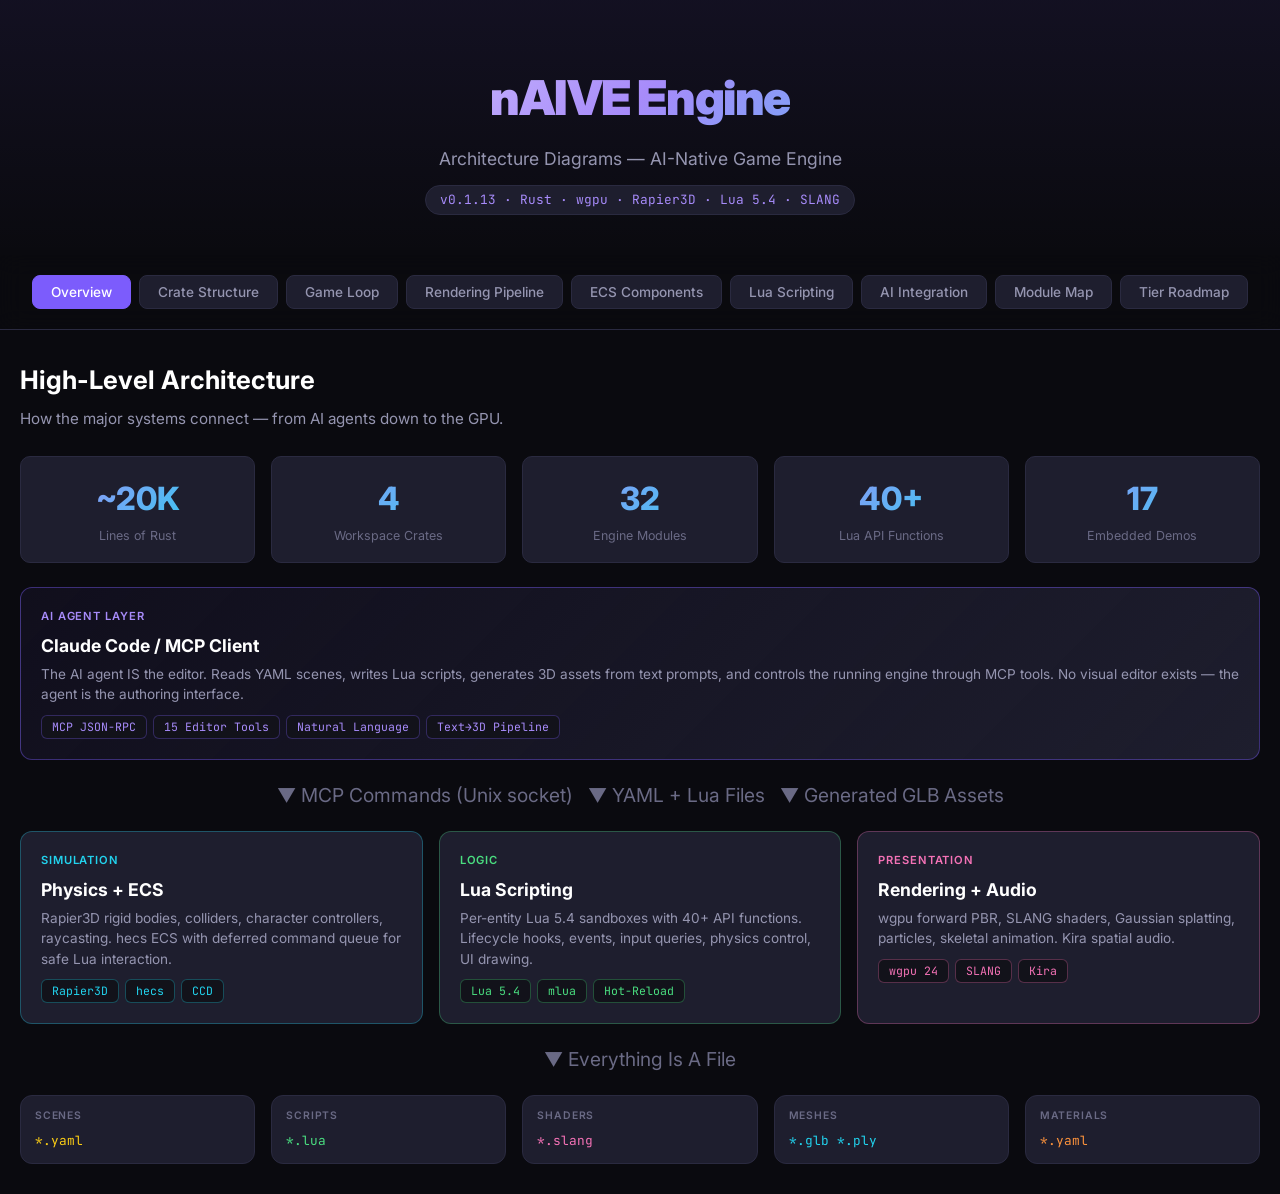
==== commit 321edd59: "Fix clippy errors, stale socket docs, and hardcoded rpath - Replace two never-looping `for` loops (a" ====
--- a/nAIVE_Architecture_Diagrams.html
+++ b/nAIVE_Architecture_Diagrams.html
@@ -583,7 +583,7 @@
       </div>
     </div>
 
-    <div class="connector">▼ MCP Commands (TCP :6969) &nbsp;&nbsp;▼ YAML + Lua Files &nbsp;&nbsp;▼ Generated GLB Assets</div>
+    <div class="connector">▼ MCP Commands (Unix socket) &nbsp;&nbsp;▼ YAML + Lua Files &nbsp;&nbsp;▼ Generated GLB Assets</div>
 
     <!-- Engine Layer -->
     <div class="arch-grid" style="grid-template-columns: 1fr 1fr 1fr;">
@@ -729,7 +729,7 @@
     </div>
     <div class="pipe-node">
       <div class="pn-title">3. MCP Command Processing</div>
-      <div class="pn-detail">Read pending commands from TCP socket (:6969). Execute spawn, destroy, modify, run_lua, save_scene, etc.</div>
+      <div class="pn-detail">Read pending commands from the Unix domain socket (/tmp/naive-runtime.sock). Execute spawn, destroy, modify, run_lua, save_scene, etc.</div>
       <div class="pn-file">command.rs → process_commands()</div>
     </div>
     <div class="pipe-node">
@@ -1113,7 +1113,7 @@
       </div>
       <div class="flow-arrow">→</div>
       <div class="flow-box">
-        <div class="name">TCP :6969</div>
+        <div class="name">Unix socket</div>
         <div class="detail">Command Socket</div>
       </div>
       <div class="flow-arrow">→</div>
@@ -1246,7 +1246,7 @@
     <div class="mod-card"><span class="mod-lines">1,111</span><div class="mod-name">init.rs</div><div class="mod-desc">Project scaffolding, template generation for naive init</div></div>
     <div class="mod-card"><span class="mod-lines">814</span><div class="mod-name">test_runner.rs</div><div class="mod-desc">Headless test execution, Lua test discovery, result aggregation</div></div>
     <div class="mod-card"><span class="mod-lines">672</span><div class="mod-name">beautify.rs</div><div class="mod-desc">Scene beautification pipeline (mesh → splat conversion)</div></div>
-    <div class="mod-card"><span class="mod-lines">594</span><div class="mod-name">command.rs</div><div class="mod-desc">MCP JSON-RPC command server, TCP :6969, editor tools</div></div>
+    <div class="mod-card"><span class="mod-lines">594</span><div class="mod-name">command.rs</div><div class="mod-desc">Command server on a Unix domain socket (newline-delimited JSON), editor tools</div></div>
     <div class="mod-card"><span class="mod-lines">553</span><div class="mod-name">demos.rs</div><div class="mod-desc">17 embedded demos with binary asset inclusion</div></div>
     <div class="mod-card"><span class="mod-lines">197</span><div class="mod-name">reflect.rs</div><div class="mod-desc">Reflection utilities for component inspection</div></div>
     <div class="mod-card"><span class="mod-lines">150</span><div class="mod-name">project_config.rs</div><div class="mod-desc">naive.yaml project metadata parsing</div></div>
